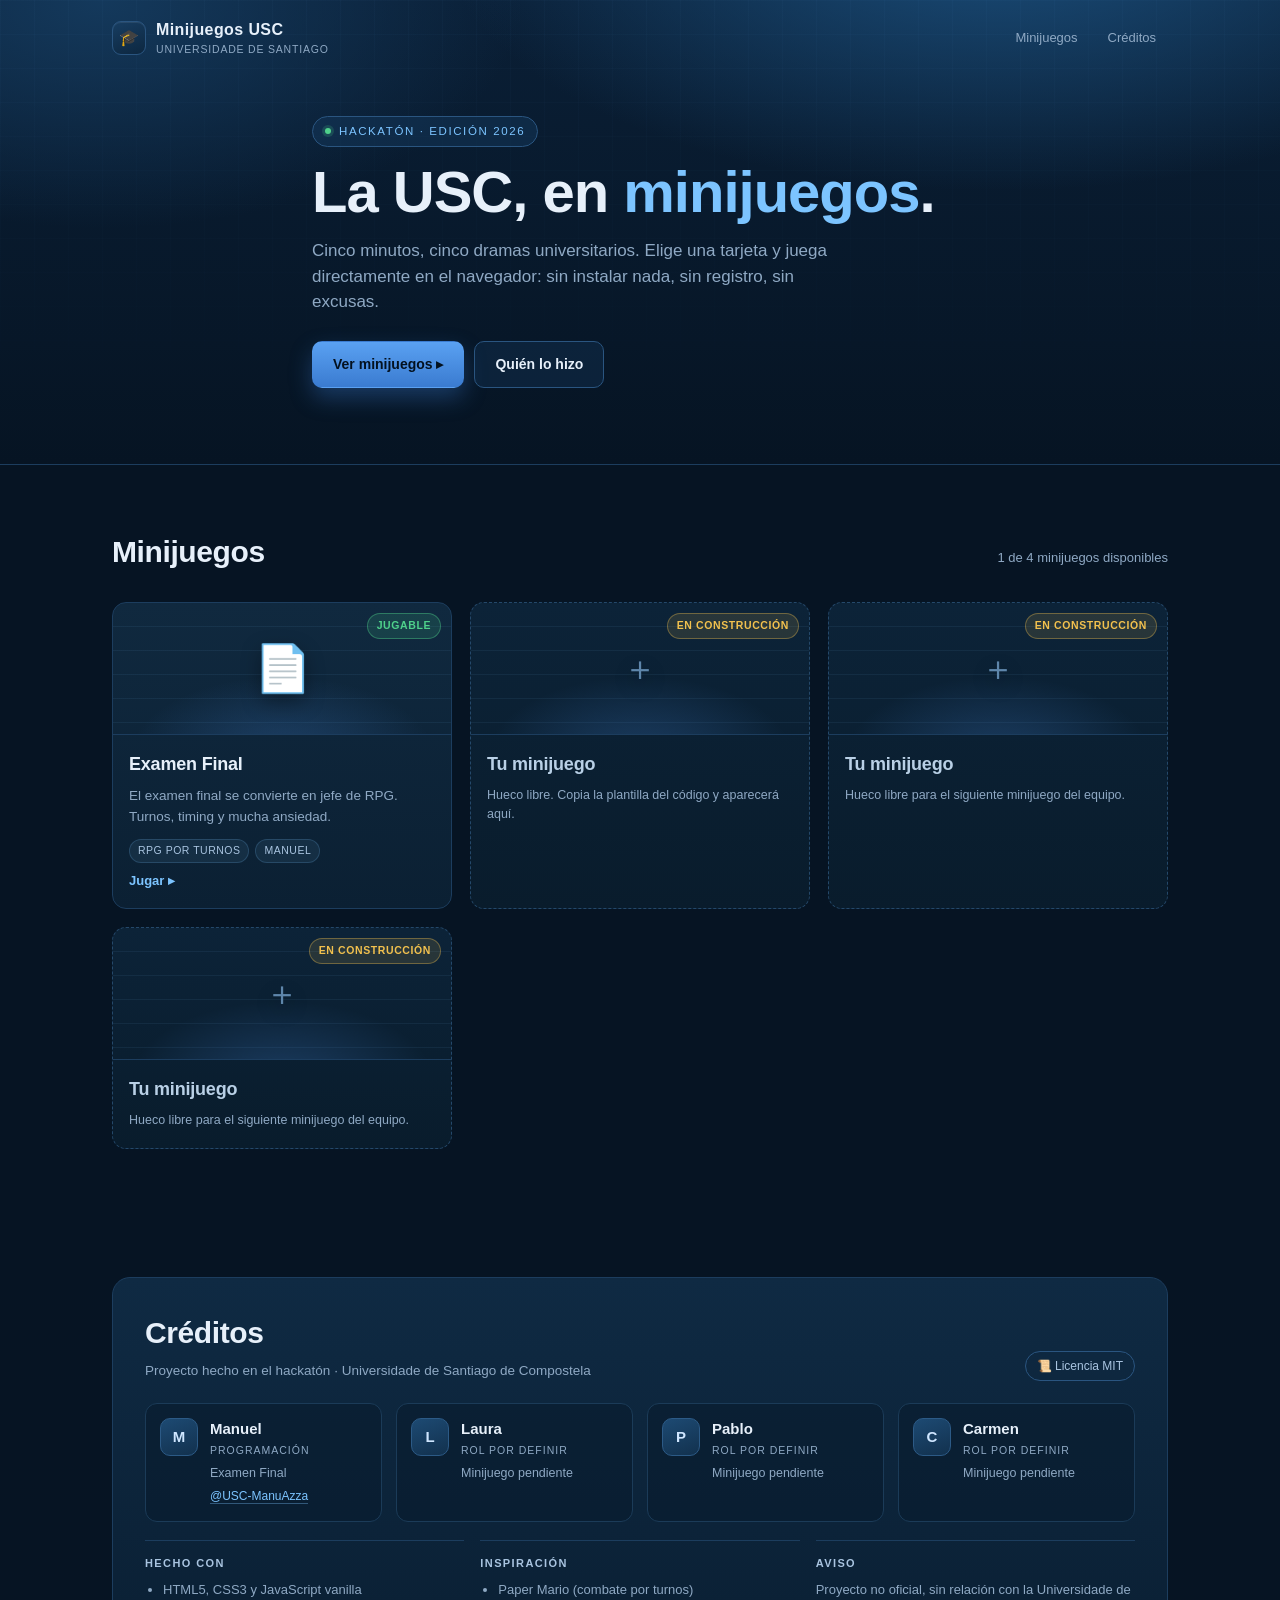
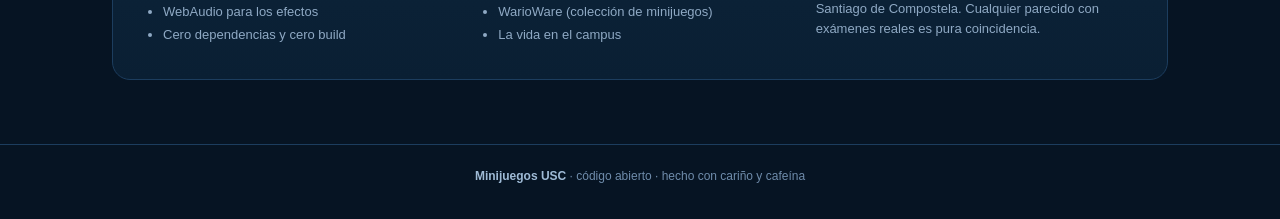
==== index.html @ 9736d708 "Añade pantalla de inicio con hub de minijuegos index.html en azul oscuro con tarjetas por minijuego," ====
<!doctype html>
<html lang="es">
<head>
<meta charset="utf-8">
<meta name="viewport" content="width=device-width,initial-scale=1">
<title>Minijuegos USC — elige uno y juega</title>
<meta name="description" content="Colección de minijuegos cortos sobre la vida en la Universidade de Santiago de Compostela.">
<link rel="icon" href="assets/favicon.svg" type="image/svg+xml">
<style>
  *{box-sizing:border-box}
  :root{
    --bg:#061423;
    --bg-2:#0a1f36;
    --panel:#0e2740;
    --panel-2:#123152;
    --line:#1c3d5e;
    --text:#e7f0fa;
    --muted:#8fa9c4;
    --accent:#4a8fe7;
    --accent-2:#7cc4ff;
    --ok:#4fd18b;
    --warn:#f2c14e;
    --red:#e0605a;
    --shadow:0 18px 34px rgba(0,0,0,.38);
  }
  html{scroll-behavior:smooth}
  body{
    margin:0;background:var(--bg);color:var(--text);
    font-family:"Trebuchet MS",Verdana,sans-serif;
    line-height:1.5;-webkit-font-smoothing:antialiased;
  }
  a{color:inherit}
  .wrap{width:min(1120px,100%);margin:0 auto;padding:0 clamp(16px,4vw,32px)}

  /* ---------- cabecera ---------- */
  .hero{
    position:relative;overflow:hidden;
    padding:18px 0 76px;
    background:
      radial-gradient(900px 420px at 78% -15%, #1b4f7d 0%, transparent 62%),
      radial-gradient(700px 380px at 8% 0%, #14395c 0%, transparent 60%),
      linear-gradient(180deg,#0a1f36 0%, #061423 100%);
    border-bottom:1px solid var(--line);
  }
  .hero::before{
    content:"";position:absolute;inset:0;pointer-events:none;opacity:.5;
    background-image:
      linear-gradient(rgba(124,196,255,.055) 1px, transparent 1px),
      linear-gradient(90deg, rgba(124,196,255,.055) 1px, transparent 1px);
    background-size:34px 34px;
    mask-image:linear-gradient(180deg,#000 0%, transparent 92%);
  }
  .nav{display:flex;align-items:center;justify-content:space-between;gap:16px;position:relative;z-index:1}
  .brand{display:flex;align-items:center;gap:10px;font-weight:800;letter-spacing:.4px}
  .brand .mark{
    display:grid;place-items:center;width:34px;height:34px;border-radius:9px;
    background:linear-gradient(160deg,#173d61,#0d2740);border:1px solid #2a5580;
    box-shadow:inset 0 1px 0 rgba(255,255,255,.08);font-size:16px;
  }
  .brand small{display:block;font-weight:400;font-size:10.5px;color:var(--muted);letter-spacing:.8px;text-transform:uppercase}
  .navlinks{display:flex;gap:6px}
  .navlinks a{
    text-decoration:none;font-size:13px;color:var(--muted);
    padding:8px 12px;border-radius:999px;transition:background .18s,color .18s;
  }
  .navlinks a:hover,.navlinks a:focus-visible{background:rgba(124,196,255,.1);color:var(--text)}

  .hero-body{position:relative;z-index:1;padding-top:58px;max-width:720px}
  .kicker{
    display:inline-flex;align-items:center;gap:8px;margin:0 0 14px;
    font-size:11.5px;letter-spacing:1.6px;text-transform:uppercase;color:var(--accent-2);
    border:1px solid #2a5580;background:rgba(20,57,92,.5);border-radius:999px;padding:6px 12px;
  }
  .kicker i{width:6px;height:6px;border-radius:50%;background:var(--ok);box-shadow:0 0 0 3px rgba(79,209,139,.18)}
  h1{
    margin:0 0 16px;font-size:clamp(34px,6vw,58px);line-height:1.06;letter-spacing:-1px;
  }
  h1 em{font-style:normal;color:var(--accent-2)}
  .lede{margin:0 0 26px;font-size:clamp(15px,2vw,17px);color:var(--muted);max-width:56ch}
  .cta{display:flex;flex-wrap:wrap;gap:10px}
  .btn{
    display:inline-flex;align-items:center;gap:8px;text-decoration:none;
    padding:12px 20px;border-radius:10px;font-weight:700;font-size:14px;
    border:1px solid transparent;transition:transform .15s, box-shadow .15s, background .15s;
  }
  .btn:hover{transform:translateY(-2px)}
  .btn.primary{
    background:linear-gradient(180deg,#5aa1f2,#3a7bd0);color:#03111f;
    box-shadow:0 10px 22px rgba(58,123,208,.35);
  }
  .btn.ghost{border-color:#2a5580;color:var(--text);background:rgba(18,49,82,.45)}
  .btn.ghost:hover{background:rgba(18,49,82,.8)}

  /* ---------- secciones ---------- */
  .section{padding:64px 0 8px}
  .section-head{display:flex;align-items:baseline;justify-content:space-between;gap:16px;flex-wrap:wrap;margin-bottom:22px}
  h2{margin:0;font-size:clamp(22px,3vw,30px);letter-spacing:-.4px}
  .muted{color:var(--muted)}
  .count{font-size:13px;color:var(--muted)}

  .grid{display:grid;grid-template-columns:repeat(auto-fill,minmax(268px,1fr));gap:18px}

  .card{
    position:relative;display:flex;flex-direction:column;
    background:linear-gradient(180deg,#10293f 0%, #0b2033 100%);
    border:1px solid var(--line);border-radius:14px;overflow:hidden;
    transition:transform .2s ease, border-color .2s ease, box-shadow .2s ease;
  }
  .card.jugable:hover,.card.jugable:focus-within{
    transform:translateY(-4px);border-color:#3a7bd0;box-shadow:var(--shadow);
  }
  .thumb{
    position:relative;display:grid;place-items:center;height:132px;
    background:
      radial-gradient(220px 120px at 50% 120%, rgba(74,143,231,.28), transparent 70%),
      repeating-linear-gradient(180deg, transparent 0 23px, rgba(124,196,255,.07) 23px 24px);
    border-bottom:1px solid var(--line);
  }
  .thumb .emoji{font-size:46px;filter:drop-shadow(0 8px 10px rgba(0,0,0,.35));transition:transform .2s}
  .card.jugable:hover .thumb .emoji{transform:translateY(-3px) rotate(-4deg)}
  .badge{
    position:absolute;top:10px;right:10px;font-size:10.5px;font-weight:800;
    letter-spacing:.6px;text-transform:uppercase;padding:4px 9px;border-radius:999px;
    border:1px solid transparent;
  }
  .jugable .badge{background:rgba(79,209,139,.14);color:var(--ok);border-color:rgba(79,209,139,.4)}
  .construccion .badge{background:rgba(242,193,78,.12);color:var(--warn);border-color:rgba(242,193,78,.35)}

  .body{display:flex;flex-direction:column;gap:8px;padding:16px 16px 18px;flex:1}
  .body h3{margin:0;font-size:18px;letter-spacing:-.2px}
  .body p{margin:0;font-size:13.5px;color:var(--muted)}
  .meta{display:flex;flex-wrap:wrap;gap:6px;margin:4px 0 0;padding:0;list-style:none}
  .meta li{
    font-size:10.5px;letter-spacing:.5px;text-transform:uppercase;color:#a9c4e0;
    background:rgba(124,196,255,.08);border:1px solid rgba(124,196,255,.18);
    padding:3px 8px;border-radius:999px;
  }
  .play{
    margin-top:auto;align-self:flex-start;display:inline-flex;align-items:center;gap:6px;
    font-size:13px;font-weight:800;color:var(--accent-2);
  }
  .overlay{position:absolute;inset:0;border-radius:14px}
  .card.jugable .overlay:focus-visible{outline:3px solid var(--accent-2);outline-offset:3px}

  .construccion{background:linear-gradient(180deg,#0c2338 0%,#091c2c 100%);border-style:dashed;border-color:#24486a}
  .construccion .thumb .emoji{font-size:34px;color:#5e86ab}
  .construccion .body h3{color:#b9d0e6}
  .construccion .body p{font-size:12.5px}

  /* ---------- créditos ---------- */
  .credits{margin-top:56px}
  .panel{
    background:linear-gradient(180deg,#0f2a43,#0a1f33);
    border:1px solid var(--line);border-radius:18px;padding:clamp(20px,3vw,32px);
  }
  .credit-head{display:flex;justify-content:space-between;align-items:flex-end;gap:18px;flex-wrap:wrap;margin-bottom:22px}
  .credit-head p{margin:6px 0 0;font-size:13.5px;color:var(--muted)}
  .people{display:grid;grid-template-columns:repeat(auto-fit,minmax(230px,1fr));gap:14px}
  .person{
    display:flex;gap:12px;align-items:flex-start;
    background:rgba(9,27,44,.55);border:1px solid #1b3b58;border-radius:12px;padding:14px;
  }
  .avatar{
    flex:0 0 auto;width:38px;height:38px;border-radius:10px;display:grid;place-items:center;
    font-weight:800;font-size:15px;color:#cfe6ff;
    background:linear-gradient(160deg,#1d4a73,#12314e);border:1px solid #2c5a86;
  }
  .person h3{margin:0;font-size:15px}
  .person h3 span{display:block;font-size:10.5px;letter-spacing:1px;text-transform:uppercase;color:var(--muted);font-weight:400;margin-top:2px}
  .person p{margin:6px 0 0;font-size:12.5px;color:var(--muted)}
  .person a{font-size:12px;color:var(--accent-2);text-decoration:none;border-bottom:1px solid rgba(124,196,255,.35)}
  .person a:hover{border-bottom-color:var(--accent-2)}

  .credit-cols{display:grid;grid-template-columns:repeat(auto-fit,minmax(240px,1fr));gap:16px;margin-top:18px}
  .credit-box{border-top:1px solid var(--line);padding-top:14px}
  .credit-box h4{margin:0 0 8px;font-size:11px;letter-spacing:1.4px;text-transform:uppercase;color:#a9c4e0}
  .credit-box ul{margin:0;padding-left:18px;font-size:13px;color:var(--muted)}
  .credit-box li{margin:3px 0}
  .credit-box p{margin:0;font-size:13px;color:var(--muted)}
  .license{display:inline-flex;align-items:center;gap:8px;font-size:12px;color:#a9c4e0;
    border:1px solid #2a5580;border-radius:999px;padding:5px 11px;margin-top:4px}

  footer{
    margin-top:56px;border-top:1px solid var(--line);
    padding:22px 0 34px;font-size:12px;color:#6f8cab;text-align:center;
  }
  footer strong{color:#9fbbd6;font-weight:600}

  @media (max-width:560px){
    .hero{padding-bottom:56px}
    .hero-body{padding-top:40px}
    .navlinks a{padding:8px 9px;font-size:12px}
    .thumb{height:112px}
  }
  @media (prefers-reduced-motion:reduce){
    *{transition:none !important;animation:none !important;scroll-behavior:auto !important}
  }
</style>
</head>
<body>

<header class="hero">
  <div class="wrap">
    <nav class="nav">
      <span class="brand">
        <span class="mark">🎓</span>
        <span>Minijuegos USC<small>Universidade de Santiago</small></span>
      </span>
      <div class="navlinks">
        <a href="#minijuegos">Minijuegos</a>
        <a href="#creditos">Créditos</a>
      </div>
    </nav>
  </div>

  <div class="wrap hero-body">
    <p class="kicker"><i></i> Hackatón · edición 2026</p>
    <h1>La USC, en <em>minijuegos</em>.</h1>
    <p class="lede">
      Cinco minutos, cinco dramas universitarios. Elige una tarjeta y juega directamente
      en el navegador: sin instalar nada, sin registro, sin excusas.
    </p>
    <div class="cta">
      <a class="btn primary" href="#minijuegos">Ver minijuegos ▸</a>
      <a class="btn ghost" href="#creditos">Quién lo hizo</a>
    </div>
  </div>
</header>

<main class="wrap">
  <section class="section" id="minijuegos">
    <div class="section-head">
      <h2>Minijuegos</h2>
      <p class="count" id="count"></p>
    </div>
    <div class="grid" id="grid"></div>
  </section>

  <section class="section credits" id="creditos">
    <div class="panel">
      <div class="credit-head">
        <div>
          <h2>Créditos</h2>
          <p>Proyecto hecho en el hackatón · <span title="TODO">Universidade de Santiago de Compostela</span></p>
        </div>
        <span class="license">📜 Licencia MIT</span>
      </div>

      <div class="people">
        <article class="person">
          <div class="avatar">M</div>
          <div>
            <h3>Manuel <span>Programación</span></h3>
            <p>Examen Final</p>
            <a href="https://github.com/USC-ManuAzza" target="_blank" rel="noopener">@USC-ManuAzza</a>
          </div>
        </article>
        <article class="person">
          <div class="avatar">L</div>
          <div>
            <h3>Laura <span>Rol por definir</span></h3>
            <p>Minijuego pendiente</p>
          </div>
        </article>
        <article class="person">
          <div class="avatar">P</div>
          <div>
            <h3>Pablo <span>Rol por definir</span></h3>
            <p>Minijuego pendiente</p>
          </div>
        </article>
        <article class="person">
          <div class="avatar">C</div>
          <div>
            <h3>Carmen <span>Rol por definir</span></h3>
            <p>Minijuego pendiente</p>
          </div>
        </article>
      </div>

      <div class="credit-cols">
        <div class="credit-box">
          <h4>Hecho con</h4>
          <ul>
            <li>HTML5, CSS3 y JavaScript vanilla</li>
            <li>WebAudio para los efectos</li>
            <li>Cero dependencias y cero build</li>
          </ul>
        </div>
        <div class="credit-box">
          <h4>Inspiración</h4>
          <ul>
            <li>Paper Mario (combate por turnos)</li>
            <li>WarioWare (colección de minijuegos)</li>
            <li>La vida en el campus</li>
          </ul>
        </div>
        <div class="credit-box">
          <h4>Aviso</h4>
          <p>Proyecto no oficial, sin relación con la Universidade de Santiago de Compostela. Cualquier parecido con exámenes reales es pura coincidencia.</p>
        </div>
      </div>
    </div>
  </section>
</main>

<footer>
  <div class="wrap">
    <strong>Minijuegos USC</strong> · código abierto · hecho con cariño y cafeína
  </div>
</footer>

<script>
'use strict';

/* ============================================================
   PLANTILLA — para añadir un minijuego nuevo:
   1. Copia el bloque de abajo y rellena los datos.
   2. Crea la carpeta del minijuego (ej. MiJuego/) con su HTML.
   3. pon estado:'jugable' y la ruta relativa en 'ruta'.
   4. Si aún no existe, déjalo en estado:'construccion' y quita 'ruta'.

   { titulo:'Mi minijuego', desc:'Una línea de qué va.', estado:'jugable',
     ruta:'MiJuego/index.html', etiqueta:'Género', autor:'Nombre', emoji:'🎮' },
   ============================================================ */

const JUEGOS = [
  {
    titulo: 'Examen Final',
    desc: 'El examen final se convierte en jefe de RPG. Turnos, timing y mucha ansiedad.',
    estado: 'jugable',
    ruta: 'ExamenFinal/examen-final.html',
    etiqueta: 'RPG por turnos',
    autor: 'Manuel',
    emoji: '📄'
  },
  {
    titulo: 'Tu minijuego',
    desc: 'Hueco libre. Copia la plantilla del código y aparecerá aquí.',
    estado: 'construccion',
    emoji: '＋'
  },
  {
    titulo: 'Tu minijuego',
    desc: 'Hueco libre para el siguiente minijuego del equipo.',
    estado: 'construccion',
    emoji: '＋'
  },
  {
    titulo: 'Tu minijuego',
    desc: 'Hueco libre para el siguiente minijuego del equipo.',
    estado: 'construccion',
    emoji: '＋'
  }
];

const ESTADOS = {
  jugable:      { etiqueta: 'Jugable', clase: 'jugable' },
  construccion: { etiqueta: 'En construcción', clase: 'construccion' }
};

const esc = s => String(s).replace(/[&<>"']/g, c => ({'&':'&amp;','<':'&lt;','>':'&gt;','"':'&quot;',"'":'&#39;'}[c]));

function pintar(){
  const grid = document.getElementById('grid');
  const frag = document.createDocumentFragment();

  JUEGOS.forEach(j => {
    const st = ESTADOS[j.estado] || ESTADOS.construccion;
    const card = document.createElement('article');
    card.className = 'card ' + st.clase;

    const meta = [];
    if(j.etiqueta) meta.push('<li>' + esc(j.etiqueta) + '</li>');
    if(j.autor) meta.push('<li>' + esc(j.autor) + '</li>');

    const jugable = j.estado === 'jugable' && j.ruta;

    card.innerHTML =
      '<div class="thumb"><span class="emoji">' + (j.emoji || '🎮') + '</span>' +
      '<span class="badge">' + st.etiqueta + '</span></div>' +
      '<div class="body">' +
        '<h3>' + esc(j.titulo) + '</h3>' +
        '<p>' + esc(j.desc) + '</p>' +
        (meta.length ? '<ul class="meta">' + meta.join('') + '</ul>' : '') +
        (jugable ? '<span class="play">Jugar ▸</span>' : '') +
      '</div>' +
      (jugable ? '<a class="overlay" href="' + esc(j.ruta) + '" aria-label="Jugar ' + esc(j.titulo) + '"></a>' : '');

    frag.appendChild(card);
  });

  grid.replaceChildren(frag);

  const listos = JUEGOS.filter(j => j.estado === 'jugable').length;
  document.getElementById('count').textContent =
    listos + ' de ' + JUEGOS.length + ' minijuegos disponibles';
}

pintar();
</script>
</body>
</html>
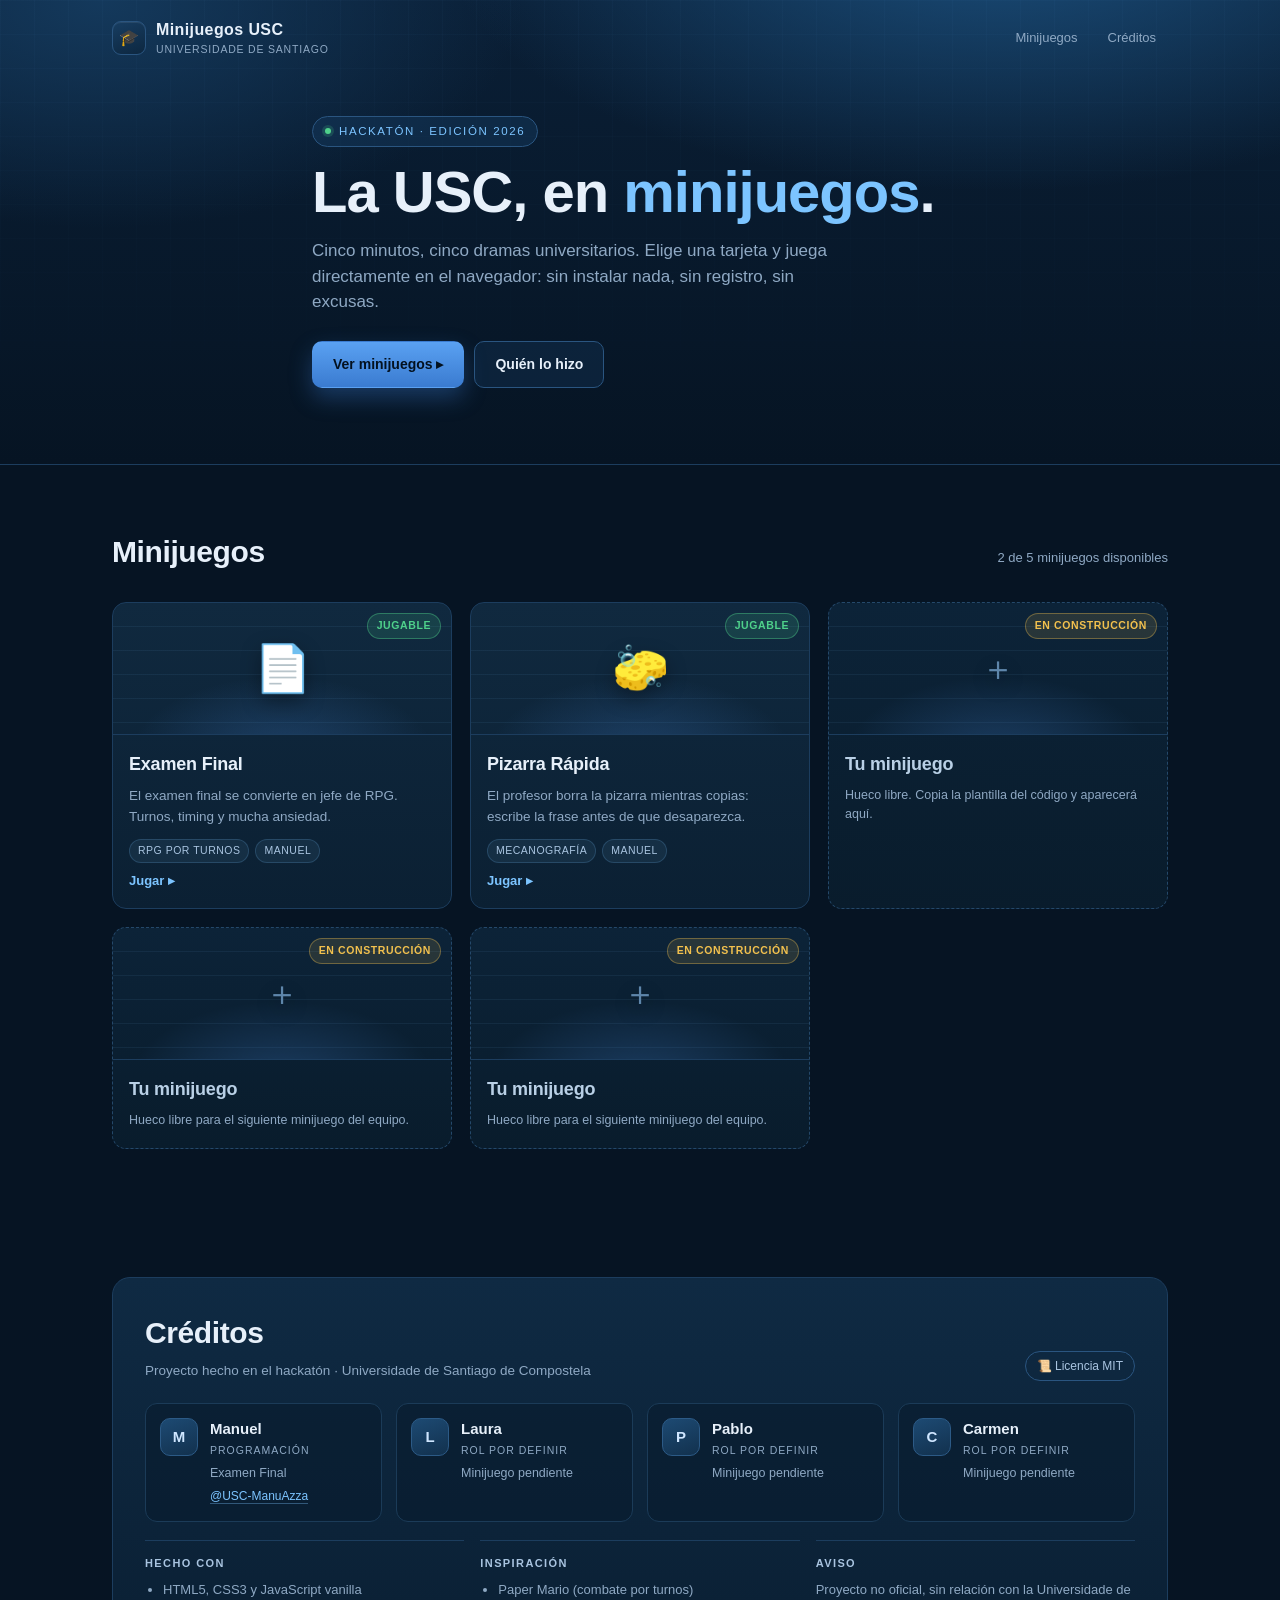
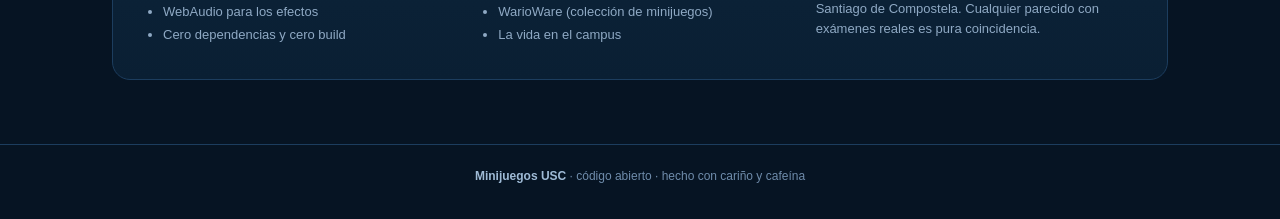
==== commit 94711551: "Añade el minijuego Pizarra Rápida y lo enlaza desde el hub Mecanografía contrarreloj: copia la frase" ====
--- a/index.html
+++ b/index.html
@@ -335,6 +335,15 @@
     emoji: '📄'
   },
   {
+    titulo: 'Pizarra Rápida',
+    desc: 'El profesor borra la pizarra mientras copias: escribe la frase antes de que desaparezca.',
+    estado: 'jugable',
+    ruta: 'PizarraRapida/index.html',
+    etiqueta: 'Mecanografía',
+    autor: 'Manuel',
+    emoji: '🧽'
+  },
+  {
     titulo: 'Tu minijuego',
     desc: 'Hueco libre. Copia la plantilla del código y aparecerá aquí.',
     estado: 'construccion',
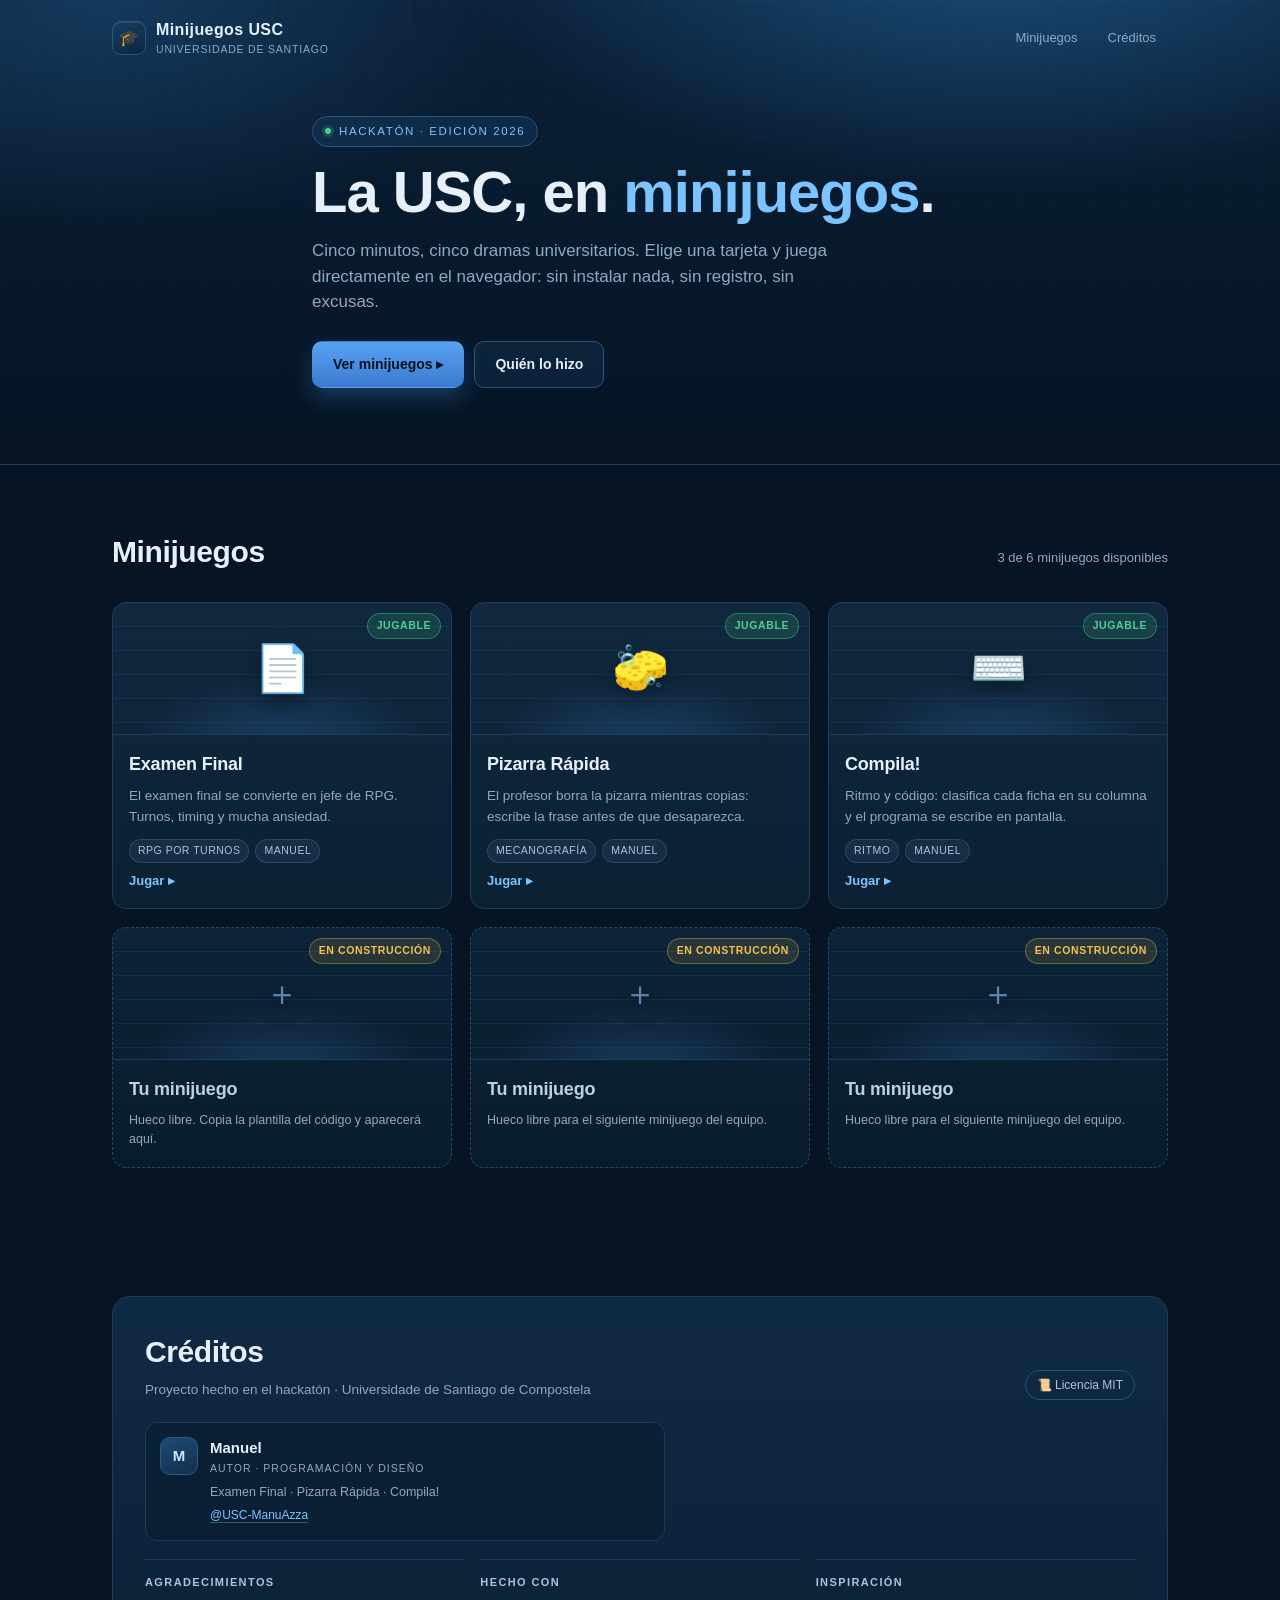
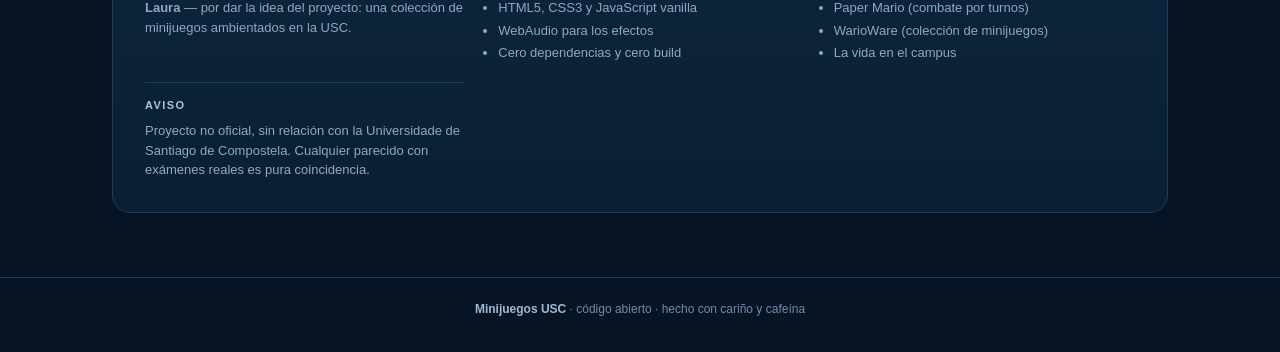
==== commit 2218e762: "Actualiza el README y documenta los ultimos cambios README: nombre y concepto definidos, tabla con l" ====
--- a/index.html
+++ b/index.html
@@ -156,6 +156,7 @@
   .credit-head{display:flex;justify-content:space-between;align-items:flex-end;gap:18px;flex-wrap:wrap;margin-bottom:22px}
   .credit-head p{margin:6px 0 0;font-size:13.5px;color:var(--muted)}
   .people{display:grid;grid-template-columns:repeat(auto-fit,minmax(230px,1fr));gap:14px}
+  .people.solo{grid-template-columns:minmax(0,520px)}
   .person{
     display:flex;gap:12px;align-items:flex-start;
     background:rgba(9,27,44,.55);border:1px solid #1b3b58;border-radius:12px;padding:14px;
@@ -246,39 +247,22 @@
         <span class="license">📜 Licencia MIT</span>
       </div>
 
-      <div class="people">
+      <div class="people solo">
         <article class="person">
           <div class="avatar">M</div>
           <div>
-            <h3>Manuel <span>Programación</span></h3>
-            <p>Examen Final</p>
+            <h3>Manuel <span>Autor · programación y diseño</span></h3>
+            <p>Examen Final · Pizarra Rápida · Compila!</p>
             <a href="https://github.com/USC-ManuAzza" target="_blank" rel="noopener">@USC-ManuAzza</a>
           </div>
         </article>
-        <article class="person">
-          <div class="avatar">L</div>
-          <div>
-            <h3>Laura <span>Rol por definir</span></h3>
-            <p>Minijuego pendiente</p>
-          </div>
-        </article>
-        <article class="person">
-          <div class="avatar">P</div>
-          <div>
-            <h3>Pablo <span>Rol por definir</span></h3>
-            <p>Minijuego pendiente</p>
-          </div>
-        </article>
-        <article class="person">
-          <div class="avatar">C</div>
-          <div>
-            <h3>Carmen <span>Rol por definir</span></h3>
-            <p>Minijuego pendiente</p>
-          </div>
-        </article>
       </div>
 
       <div class="credit-cols">
+        <div class="credit-box">
+          <h4>Agradecimientos</h4>
+          <p><b>Laura</b> — por dar la idea del proyecto: una colección de minijuegos ambientados en la USC.</p>
+        </div>
         <div class="credit-box">
           <h4>Hecho con</h4>
           <ul>
@@ -344,6 +328,15 @@
     emoji: '🧽'
   },
   {
+    titulo: 'Compila!',
+    desc: 'Ritmo y código: clasifica cada ficha en su columna y el programa se escribe en pantalla.',
+    estado: 'jugable',
+    ruta: 'Compila/index.html',
+    etiqueta: 'Ritmo',
+    autor: 'Manuel',
+    emoji: '⌨️'
+  },
+  {
     titulo: 'Tu minijuego',
     desc: 'Hueco libre. Copia la plantilla del código y aparecerá aquí.',
     estado: 'construccion',
